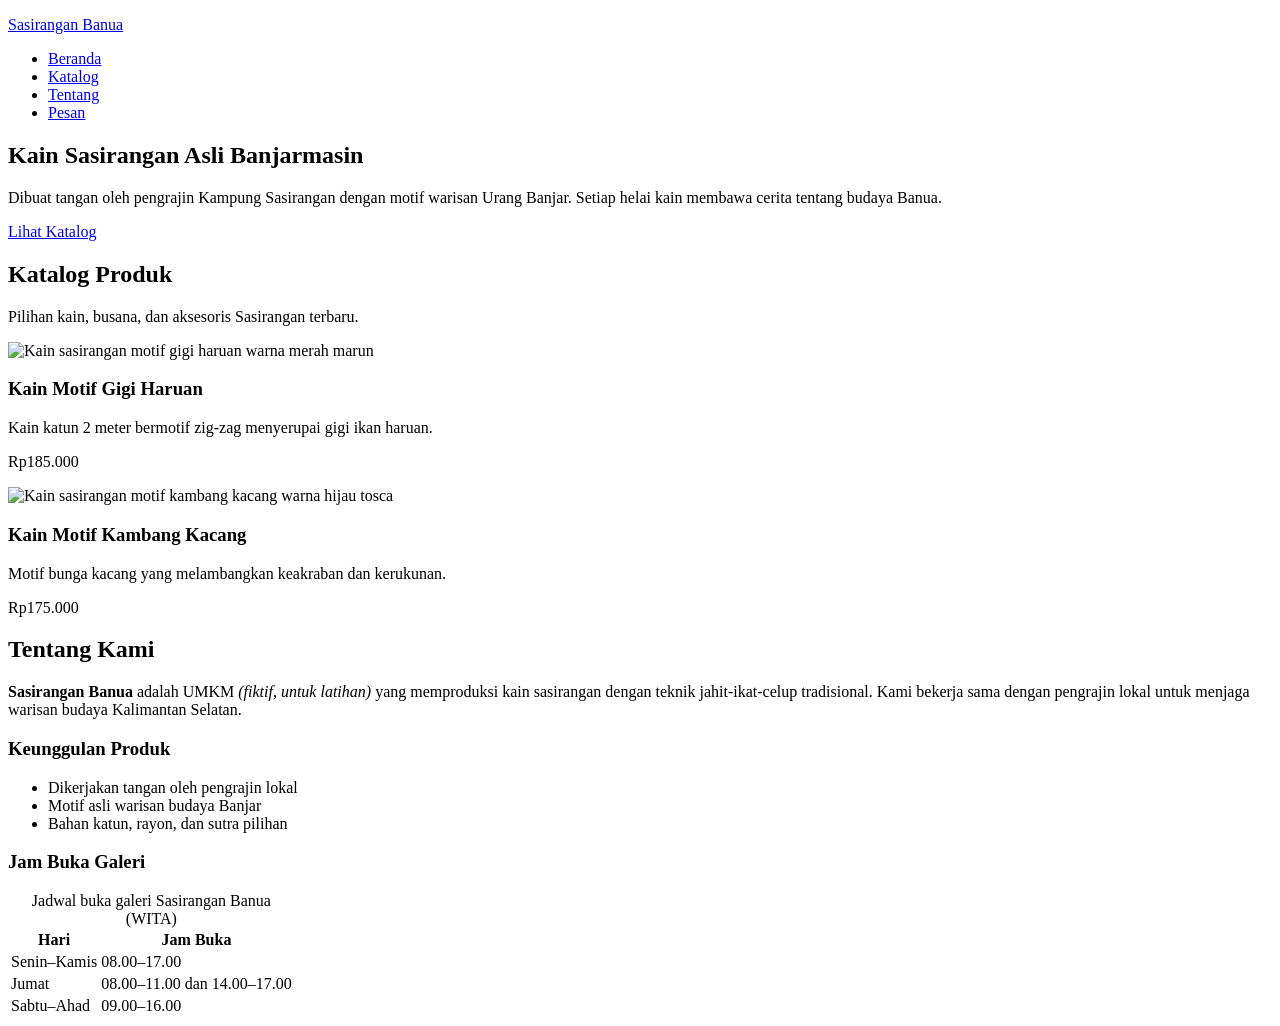
==== index.html @ 881028d2 "Tambah bagian tentang dan tabel jam buka" ====
<!DOCTYPE html>
<html lang="id">
<head>
  <meta charset="UTF-8">
  <meta name="viewport" content="width=device-width, initial-scale=1.0">
  <meta name="description" content="Katalog kain dan busana Sasirangan khas Banjarmasin karya pengrajin lokal.">
  <title>Sasirangan Banua | Kain Khas Banjar</title>
</head>

<body>
<html>

  <!-- ========== HEADER & NAVIGASI ========== -->
  <header class="header-situs">
    <p class="logo"><a href="index.html">Sasirangan Banua</a></p>
    <nav aria-label="Navigasi utama">
      <ul class="menu">
        <li><a href="index.html" aria-current="page">Beranda</a></li>
        <li><a href="#katalog">Katalog</a></li>
        <li><a href="#tentang">Tentang</a></li>
        <li><a href="kontak.html">Pesan</a></li>
      </ul>
    </nav>
  </header>

<main>
    <!-- ========== HERO ========== -->
    <section class="hero" id="beranda">
      <h1>Kain Sasirangan Asli Banjarmasin</h1>
      <p>Dibuat tangan oleh pengrajin Kampung Sasirangan dengan motif warisan Urang Banjar.
        Setiap helai kain membawa cerita tentang budaya Banua.</p>
      <a class="tombol" href="#katalog">Lihat Katalog</a>
    </section>
 
    <!-- ========== KATALOG ========== -->
    <section class="bagian" id="katalog">
      <h2>Katalog Produk</h2>
      <p>Pilihan kain, busana, dan aksesoris Sasirangan terbaru.</p>
      <div class="katalog-grid">
        <article class="kartu">
          <img src="img/gigi-haruan.svg" alt="Kain sasirangan motif gigi haruan warna merah marun"
            width="600" height="400">
          <div class="kartu-isi">
            <h3>Kain Motif Gigi Haruan</h3>
            <p>Kain katun 2 meter bermotif zig-zag menyerupai gigi ikan haruan.</p>
            <p class="harga">Rp185.000</p>
          </div>
        </article>
        <article class="kartu">
          <img src="img/kambang-kacang.svg" alt="Kain sasirangan motif kambang kacang warna hijau tosca"
            width="600" height="400">
          <div class="kartu-isi">
            <h3>Kain Motif Kambang Kacang</h3>
            <p>Motif bunga kacang yang melambangkan keakraban dan kerukunan.</p>
            <p class="harga">Rp175.000</p>
          </div>
        </article>
        <!-- Tambahkan minimal 4 kartu lagi dengan pola yang sama -->
      </div>
    </section>
 
    <!-- ========== TENTANG ========== -->
    <section class="bagian" id="tentang">
      <h2>Tentang Kami</h2>
      <p><strong>Sasirangan Banua</strong> adalah UMKM <em>(fiktif, untuk latihan)</em> yang
        memproduksi kain sasirangan dengan teknik jahit-ikat-celup tradisional. Kami bekerja sama
        dengan pengrajin lokal untuk menjaga warisan budaya Kalimantan Selatan.</p>
 
      <h3>Keunggulan Produk</h3>
      <ul>
        <li>Dikerjakan tangan oleh pengrajin lokal</li>
        <li>Motif asli warisan budaya Banjar</li>
        <li>Bahan katun, rayon, dan sutra pilihan</li>
      </ul>
 
      <h3>Jam Buka Galeri</h3>
      <table>
        <caption>Jadwal buka galeri Sasirangan Banua (WITA)</caption>
        <thead>
          <tr>
            <th scope="col">Hari</th>
            <th scope="col">Jam Buka</th>
          </tr>
        </thead>
        <tbody>
          <tr>
            <td>Senin–Kamis</td>
            <td>08.00–17.00</td>
          </tr>
          <tr>
            <td>Jumat</td>
            <td>08.00–11.00 dan 14.00–17.00</td>
          </tr>
          <tr>
            <td>Sabtu–Ahad</td>
            <td>09.00–16.00</td>
          </tr>
        </tbody>
      </table>
    </section>
</main>
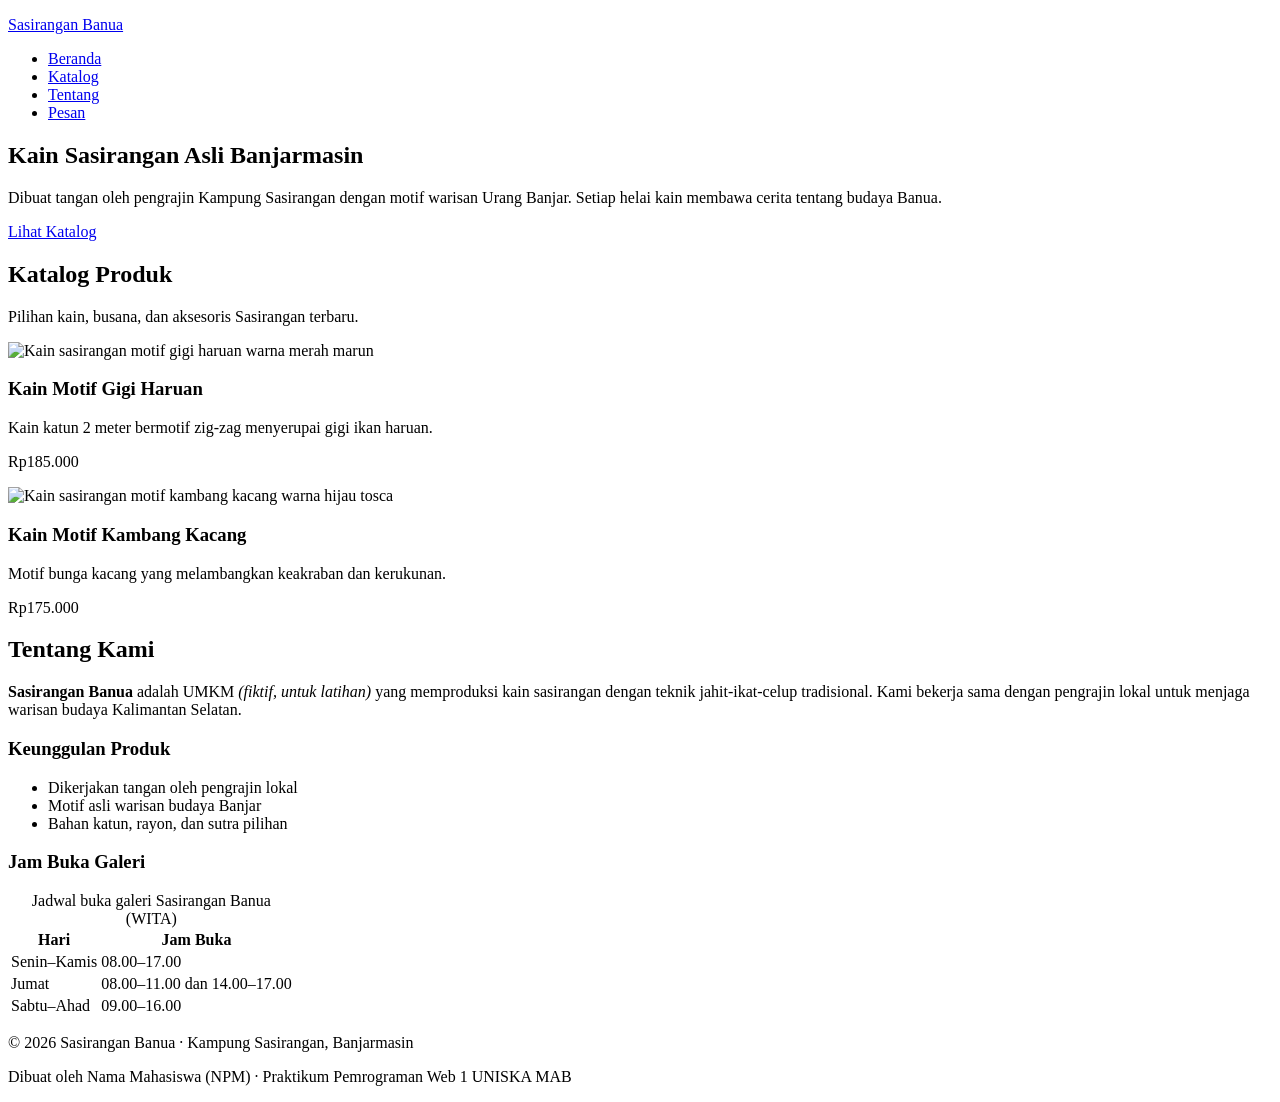
==== commit 2f8e6aa5: "Tambah formulir pemesanan di kontak.html." ====
--- a/index.html
+++ b/index.html
@@ -100,3 +100,10 @@
     </section>
 </main>
 
+  <!-- ========== FOOTER ========== -->
+  <footer class="footer-situs">
+    <p>&copy; 2026 Sasirangan Banua &middot; Kampung Sasirangan, Banjarmasin</p>
+    <p>Dibuat oleh Nama Mahasiswa (NPM) &middot; Praktikum Pemrograman Web 1 UNISKA MAB</p>
+  </footer>
+</body>
+</html>
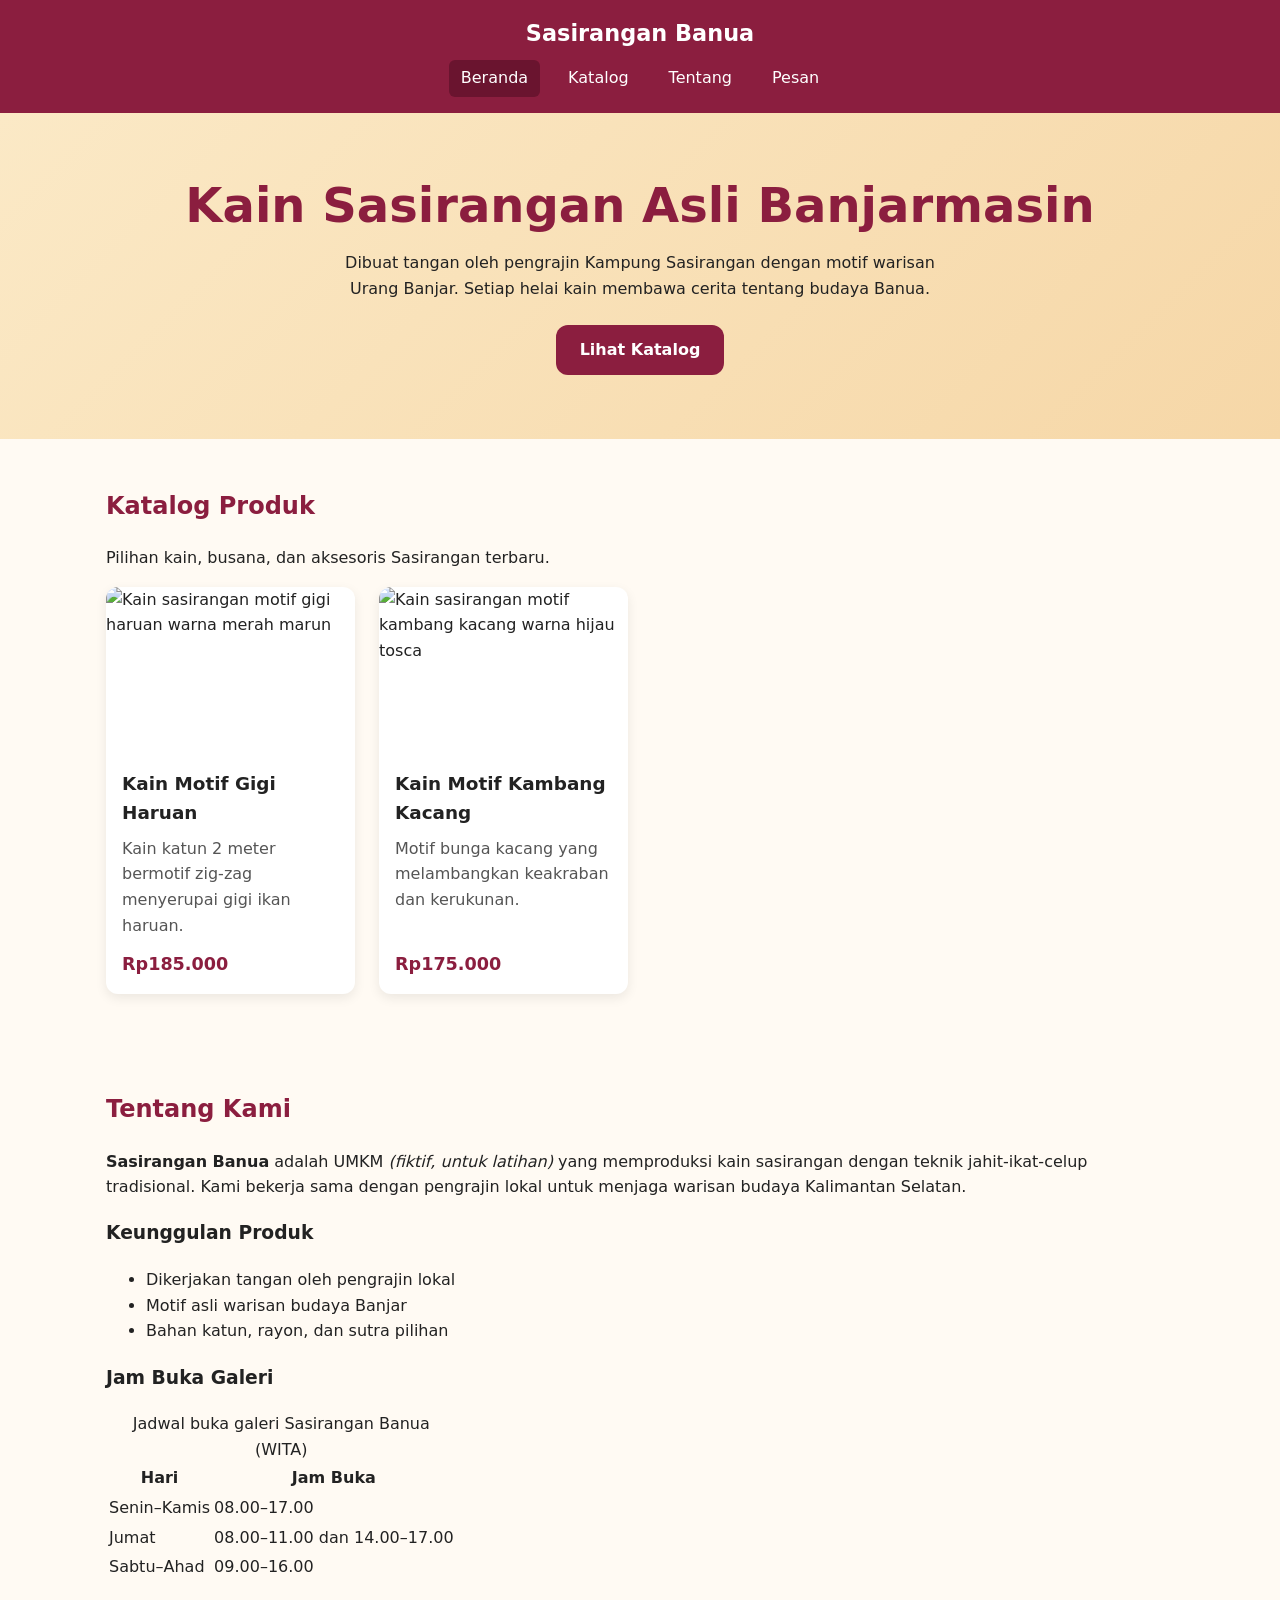
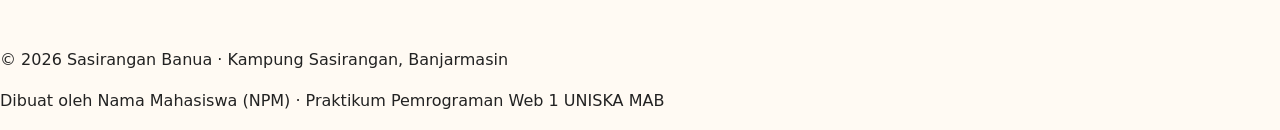
==== commit e1e12730: "Tambah gaya dasar, header, hero, dan katalog grid." ====
--- a/index.html
+++ b/index.html
@@ -1,6 +1,7 @@
 <!DOCTYPE html>
 <html lang="id">
 <head>
+  <link rel="stylesheet" href="css/style.css">
   <meta charset="UTF-8">
   <meta name="viewport" content="width=device-width, initial-scale=1.0">
   <meta name="description" content="Katalog kain dan busana Sasirangan khas Banjarmasin karya pengrajin lokal.">
--- a/css/style.css
+++ b/css/style.css
@@ -0,0 +1,217 @@
+/* =========================================================
+   Sasirangan Banua — style.css
+   Pendekatan: mobile-first (gaya dasar untuk HP, lalu
+   disesuaikan untuk layar lebar dengan media query)
+   ========================================================= */
+
+/* ---------- 1. Variabel (custom properties) ---------- */
+:root {
+  --warna-utama: #8b1e3f;       /* merah marun sasirangan */
+  --warna-utama-gelap: #6a142f;
+  --warna-aksen: #e0a526;       /* kuning kunyit */
+  --warna-krem: #fbe9c6;
+  --warna-teks: #222222;
+  --warna-teks-lembut: #555555;
+  --warna-latar: #fffaf3;
+  --warna-kartu: #ffffff;
+  --radius: 12px;
+  --bayangan: 0 4px 12px rgba(0, 0, 0, 0.08);
+  --lebar-maks: 1100px;
+}
+
+/* ---------- 2. Reset ringan & dasar ---------- */
+*,
+*::before,
+*::after {
+  box-sizing: border-box;
+}
+
+html {
+  scroll-behavior: smooth;
+  scroll-padding-top: 7rem; /* agar judul tidak tertutup header sticky */
+}
+
+body {
+  margin: 0;
+  font-family: "Segoe UI", system-ui, -apple-system, Roboto, Arial, sans-serif;
+  font-size: 1rem;
+  line-height: 1.6;
+  color: var(--warna-teks);
+  background-color: var(--warna-latar);
+}
+
+img {
+  display: block;
+  max-width: 100%;
+  height: auto;
+}
+
+a {
+  color: var(--warna-utama);
+}
+
+/* Penanda fokus untuk pengguna keyboard — JANGAN dihapus */
+a:focus-visible,
+button:focus-visible,
+input:focus-visible,
+select:focus-visible,
+textarea:focus-visible {
+  outline: 3px solid var(--warna-utama-gelap);
+  outline-offset: 2px;
+}
+
+/* ---------- 3. Header & navigasi (Flexbox) ---------- */
+.header-situs {
+  position: sticky;
+  top: 0;
+  z-index: 10;
+  display: flex;
+  flex-direction: column; /* HP: logo di atas menu */
+  align-items: center;
+  gap: 0.5rem;
+  padding: 1rem;
+  background-color: var(--warna-utama);
+  color: #ffffff;
+}
+
+.logo {
+  margin: 0;
+  font-size: 1.4rem;
+  font-weight: 700;
+}
+
+.logo a {
+  color: inherit;
+  text-decoration: none;
+}
+
+.menu {
+  display: flex;
+  flex-wrap: wrap;
+  justify-content: center;
+  gap: 0.25rem 1rem;
+  margin: 0;
+  padding: 0;
+  list-style: none;
+}
+
+.menu a {
+  display: block;
+  padding: 0.35rem 0.75rem;
+  border-radius: 6px;
+  color: #ffffff;
+  text-decoration: none;
+}
+
+.menu a:hover,
+.menu a[aria-current="page"] {
+  background-color: var(--warna-utama-gelap);
+}
+
+.header-situs a:focus-visible {
+  outline-color: #ffffff; /* fokus putih agar terlihat di latar header yang gelap */
+}
+
+/* ---------- 4. Hero ---------- */
+.hero {
+  padding: 4rem 1rem;
+  text-align: center;
+  background: linear-gradient(135deg, var(--warna-krem), #f6d7a7);
+}
+
+.hero h1 {
+  margin: 0 0 1rem;
+  font-size: clamp(1.8rem, 5vw, 3rem);
+  line-height: 1.2;
+  color: var(--warna-utama);
+}
+
+.hero p {
+  max-width: 40rem;
+  margin: 0 auto 1.5rem;
+}
+
+/* ---------- 5. Tombol ---------- */
+.tombol {
+  display: inline-block;
+  padding: 0.75rem 1.5rem;
+  border: none;
+  border-radius: var(--radius);
+  background-color: var(--warna-utama);
+  color: #ffffff;
+  font: inherit;
+  font-weight: 600;
+  text-decoration: none;
+  cursor: pointer;
+  transition: background-color 0.2s ease, transform 0.2s ease;
+}
+
+.tombol:hover {
+  background-color: var(--warna-utama-gelap);
+  transform: translateY(-2px);
+}
+
+/* ---------- 6. Bagian (section) umum ---------- */
+.bagian {
+  max-width: var(--lebar-maks);
+  margin-inline: auto;
+  padding: 3rem 1rem;
+}
+
+.bagian h1,
+.bagian h2 {
+  margin-top: 0;
+  color: var(--warna-utama);
+}
+
+/* ---------- 7. Katalog (CSS Grid) ---------- */
+.katalog-grid {
+  display: grid;
+  grid-template-columns: repeat(auto-fill, minmax(240px, 1fr));
+  gap: 1.5rem;
+}
+
+.kartu {
+  display: flex;
+  flex-direction: column;
+  overflow: hidden;
+  border-radius: var(--radius);
+  background-color: var(--warna-kartu);
+  box-shadow: var(--bayangan);
+  transition: transform 0.2s ease;
+}
+
+.kartu:hover {
+  transform: translateY(-4px);
+}
+
+.kartu img {
+  width: 100%;
+  aspect-ratio: 3 / 2;
+  object-fit: cover;
+}
+
+.kartu-isi {
+  display: flex;
+  flex-direction: column;
+  flex-grow: 1; /* isi kartu mengisi sisa tinggi */
+  padding: 1rem;
+}
+
+.kartu h3 {
+  margin: 0 0 0.5rem;
+  font-size: 1.15rem;
+}
+
+.kartu p {
+  margin: 0 0 0.75rem;
+  color: var(--warna-teks-lembut);
+}
+
+.kartu .harga {
+  margin-top: auto; /* harga selalu di bagian bawah kartu */
+  margin-bottom: 0;
+  font-size: 1.1rem;
+  font-weight: 700;
+  color: var(--warna-utama);
+}
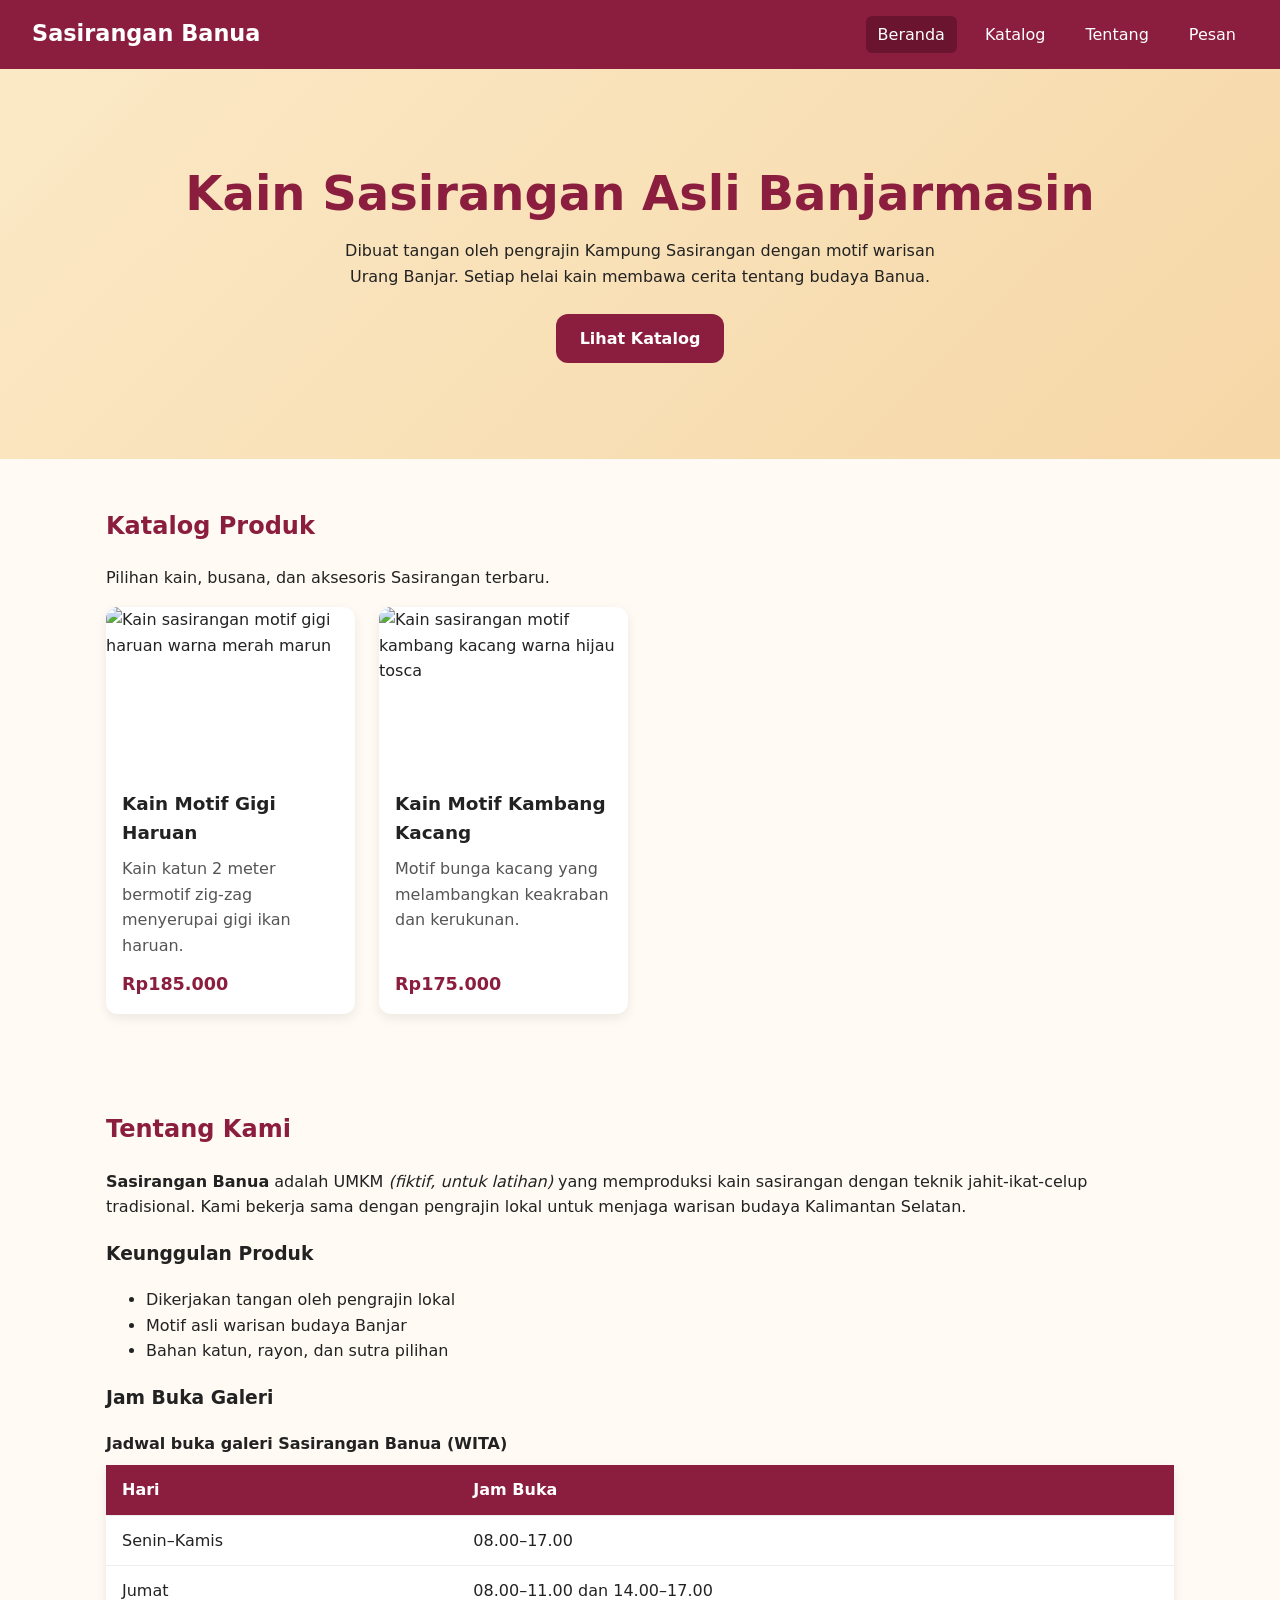
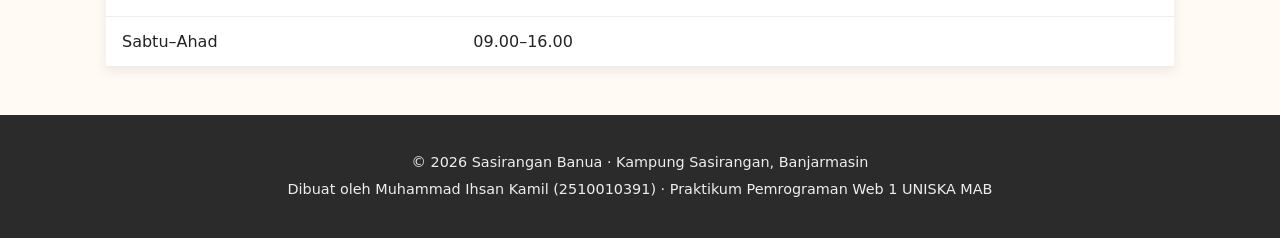
==== commit 57fd4011: "Tambah bagian tentang dan tabel jam buka." ====
--- a/index.html
+++ b/index.html
@@ -104,7 +104,7 @@
   <!-- ========== FOOTER ========== -->
   <footer class="footer-situs">
     <p>&copy; 2026 Sasirangan Banua &middot; Kampung Sasirangan, Banjarmasin</p>
-    <p>Dibuat oleh Nama Mahasiswa (NPM) &middot; Praktikum Pemrograman Web 1 UNISKA MAB</p>
+    <p>Dibuat oleh Muhammad Ihsan Kamil (2510010391) &middot; Praktikum Pemrograman Web 1 UNISKA MAB</p>
   </footer>
 </body>
 </html>
--- a/css/style.css
+++ b/css/style.css
@@ -214,4 +214,109 @@
   font-size: 1.1rem;
   font-weight: 700;
   color: var(--warna-utama);
+}
+
+/* ---------- 8. Tabel ---------- */
+table {
+  width: 100%;
+  border-collapse: collapse;
+  background-color: var(--warna-kartu);
+  box-shadow: var(--bayangan);
+}
+
+caption {
+  margin-bottom: 0.5rem;
+  font-weight: 600;
+  text-align: left;
+}
+
+th,
+td {
+  padding: 0.75rem 1rem;
+  border-bottom: 1px solid #eeeeee;
+  text-align: left;
+}
+
+thead th {
+  background-color: var(--warna-utama);
+  color: #ffffff;
+}
+
+/* ---------- 9. Formulir ---------- */
+.form-pesan {
+  display: grid;
+  gap: 1rem;
+  max-width: 40rem;
+  padding: 1.5rem;
+  border-radius: var(--radius);
+  background-color: var(--warna-kartu);
+  box-shadow: var(--bayangan);
+}
+
+.kolom {
+  display: flex;
+  flex-direction: column;
+  gap: 0.35rem;
+}
+
+label,
+legend {
+  font-weight: 600;
+}
+
+input,
+select,
+textarea {
+  width: 100%;
+  padding: 0.65rem 0.75rem;
+  border: 1px solid #b5b5b5;
+  border-radius: 8px;
+  font: inherit;
+}
+
+fieldset {
+  display: flex;
+  flex-direction: column;
+  gap: 0.35rem;
+  border: 1px solid #dddddd;
+  border-radius: 8px;
+}
+
+fieldset label,
+.cek {
+  display: flex;
+  align-items: center;
+  gap: 0.5rem;
+  font-weight: 400;
+}
+
+input[type="radio"],
+input[type="checkbox"] {
+  width: auto;
+}
+
+/* ---------- 10. Footer ---------- */
+.footer-situs {
+  padding: 2rem 1rem;
+  background-color: #2b2b2b;
+  color: #eeeeee;
+  font-size: 0.9rem;
+  text-align: center;
+}
+
+.footer-situs p {
+  margin: 0.25rem 0;
+}
+
+/* ---------- 11. Responsif: tablet & desktop ---------- */
+@media (min-width: 768px) {
+  .header-situs {
+    flex-direction: row; /* logo kiri, menu kanan */
+    justify-content: space-between;
+    padding-inline: 2rem;
+  }
+
+  .hero {
+    padding: 6rem 2rem;
+  }
 }
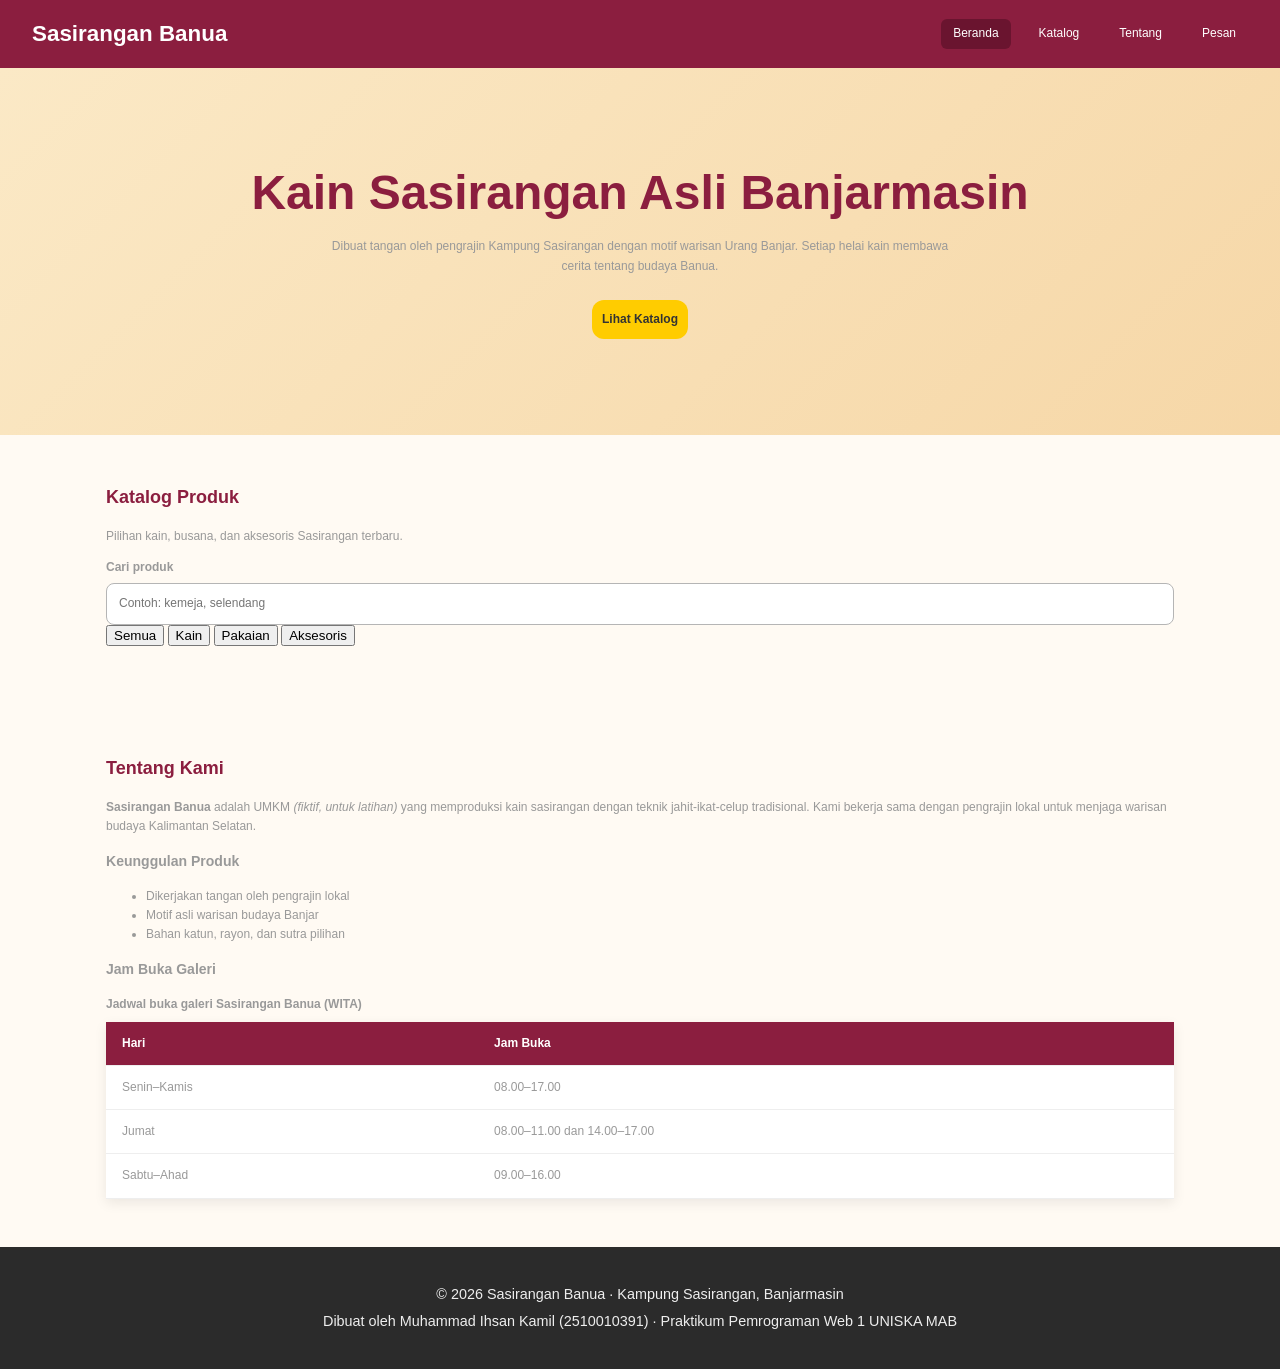
==== commit bab913b8: "Tambah pencarian dan filter kategori" ====
--- a/index.html
+++ b/index.html
@@ -1,5 +1,6 @@
 <!DOCTYPE html>
 <html lang="id">
+
 <head>
   <link rel="stylesheet" href="css/style.css">
   <meta charset="UTF-8">
@@ -37,26 +38,24 @@
     <section class="bagian" id="katalog">
       <h2>Katalog Produk</h2>
       <p>Pilihan kain, busana, dan aksesoris Sasirangan terbaru.</p>
-      <div class="katalog-grid">
-        <article class="kartu">
-          <img src="img/gigi-haruan.svg" alt="Kain sasirangan motif gigi haruan warna merah marun"
-            width="600" height="400">
-          <div class="kartu-isi">
-            <h3>Kain Motif Gigi Haruan</h3>
-            <p>Kain katun 2 meter bermotif zig-zag menyerupai gigi ikan haruan.</p>
-            <p class="harga">Rp185.000</p>
-          </div>
-        </article>
-        <article class="kartu">
-          <img src="img/kambang-kacang.svg" alt="Kain sasirangan motif kambang kacang warna hijau tosca"
-            width="600" height="400">
-          <div class="kartu-isi">
-            <h3>Kain Motif Kambang Kacang</h3>
-            <p>Motif bunga kacang yang melambangkan keakraban dan kerukunan.</p>
-            <p class="harga">Rp175.000</p>
-          </div>
-        </article>
-        <!-- Tambahkan minimal 4 kartu lagi dengan pola yang sama -->
+      <div class="kontrol-katalog">
+ <div class="kolom">
+ <label for="cari">Cari produk</label>
+ <input type="search" id="cari" placeholder="Contoh: kemeja, selendang">
+ </div>
+ <div class="filter" role="group" aria-label="Filter kategori">
+ <button type="button" class="tombol-filter aktif" data-kategori="semua"
+ aria-pressed="true">Semua</button>
+ <button type="button" class="tombol-filter" data-kategori="kain"
+ aria-pressed="false">Kain</button>
+ <button type="button" class="tombol-filter" data-kategori="pakaian"
+ aria-pressed="false">Pakaian</button>
+ <button type="button" class="tombol-filter" data-kategori="aksesoris"
+ aria-pressed="false">Aksesoris</button>
+</div>
+<p id="info-jumlah" class="info-jumlah" aria-live="polite"></p>
+<div id="daftar-katalog" class="katalog-grid"></div>
+<noscript><p>Aktifkan JavaScript untuk melihat katalog produk.</p></noscript>
       </div>
     </section>
  
--- a/css/style.css
+++ b/css/style.css
@@ -319,4 +319,61 @@
   .hero {
     padding: 6rem 2rem;
   }
+}
+
+body {
+  font-family: Arial, sans-serif;
+  font-size: 12px;
+  color: #999;
+}
+
+.container {
+  max-width: 1200px;
+  margin: 0 auto;
+}
+
+#judul-utama {
+  color: red;
+}
+
+.galeri {
+  display: flex;
+  flex-wrap: wrap;
+}
+
+.kartu {
+  box-sizing: border-box;
+  width: 400px;
+  padding: 20px;
+  border: 1px solid #ddd;
+}
+
+.kartu img {
+  width: 100%;
+  height: 300px;
+  object-fit: cover;
+}
+
+.kartu h3 {
+  color: red;
+  font-size: 18px;
+}
+
+.tombol {
+  display: inline-block;
+  background: #ffcc00;
+  color: #333;
+  padding: 10px;
+  text-decoration: none;
+}
+
+a:focus-visible {
+  outline: 2px solid #005fcc;
+  outline-offset: 2px;
+}
+
+@media (max-width: 1200px) {
+  .kartu {
+    width: 33.333%;
+  }
 }
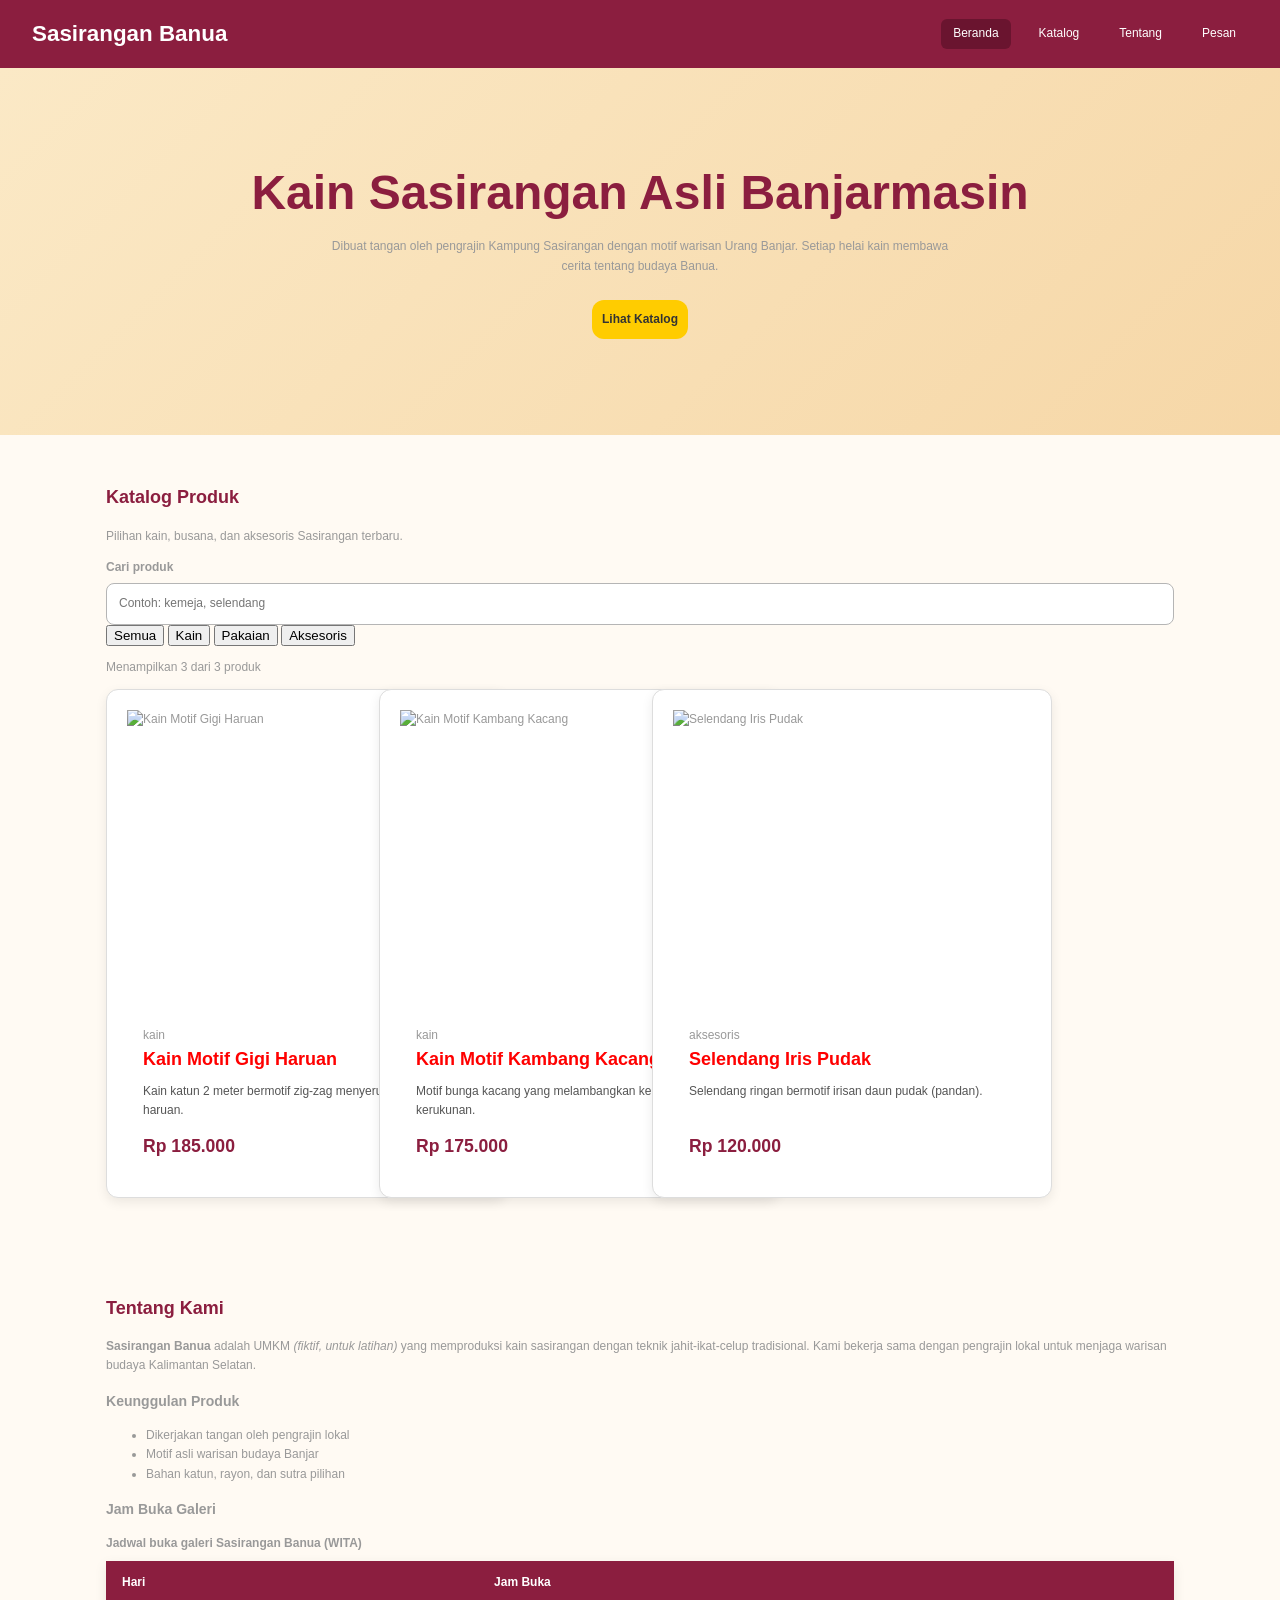
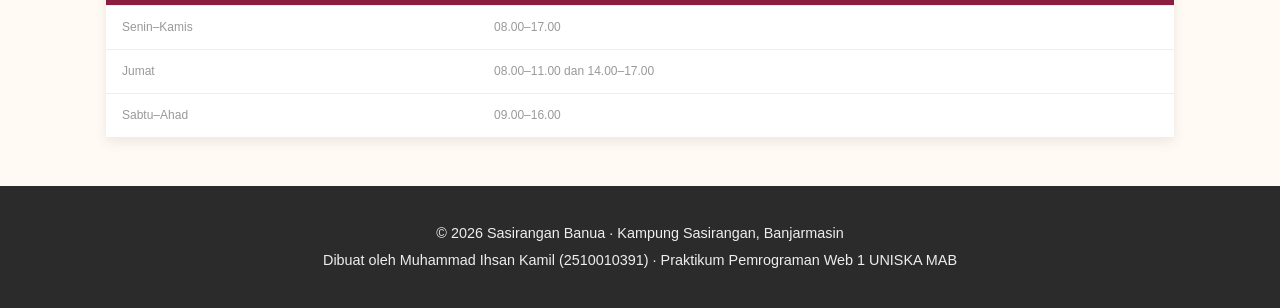
==== commit 39b89a04: "Tampilkan katalog dari array data dengan DOM" ====
--- a/index.html
+++ b/index.html
@@ -3,6 +3,7 @@
 
 <head>
   <link rel="stylesheet" href="css/style.css">
+  <script src="js/katalog.js" defer></script>
   <meta charset="UTF-8">
   <meta name="viewport" content="width=device-width, initial-scale=1.0">
   <meta name="description" content="Katalog kain dan busana Sasirangan khas Banjarmasin karya pengrajin lokal.">
@@ -39,20 +40,22 @@
       <h2>Katalog Produk</h2>
       <p>Pilihan kain, busana, dan aksesoris Sasirangan terbaru.</p>
       <div class="kontrol-katalog">
- <div class="kolom">
- <label for="cari">Cari produk</label>
- <input type="search" id="cari" placeholder="Contoh: kemeja, selendang">
- </div>
- <div class="filter" role="group" aria-label="Filter kategori">
- <button type="button" class="tombol-filter aktif" data-kategori="semua"
- aria-pressed="true">Semua</button>
- <button type="button" class="tombol-filter" data-kategori="kain"
- aria-pressed="false">Kain</button>
- <button type="button" class="tombol-filter" data-kategori="pakaian"
- aria-pressed="false">Pakaian</button>
- <button type="button" class="tombol-filter" data-kategori="aksesoris"
- aria-pressed="false">Aksesoris</button>
+  <div class="kolom">
+    <label for="cari">Cari produk</label>
+    <input type="search" id="cari" placeholder="Contoh: kemeja, selendang">
+  </div>
+  <div class="filter" role="group" aria-label="Filter kategori">
+    <button type="button" class="tombol-filter aktif" data-kategori="semua"
+      aria-pressed="true">Semua</button>
+    <button type="button" class="tombol-filter" data-kategori="kain"
+      aria-pressed="false">Kain</button>
+    <button type="button" class="tombol-filter" data-kategori="pakaian"
+      aria-pressed="false">Pakaian</button>
+    <button type="button" class="tombol-filter" data-kategori="aksesoris"
+      aria-pressed="false">Aksesoris</button>
+  </div>
 </div>
+
 <p id="info-jumlah" class="info-jumlah" aria-live="polite"></p>
 <div id="daftar-katalog" class="katalog-grid"></div>
 <noscript><p>Aktifkan JavaScript untuk melihat katalog produk.</p></noscript>
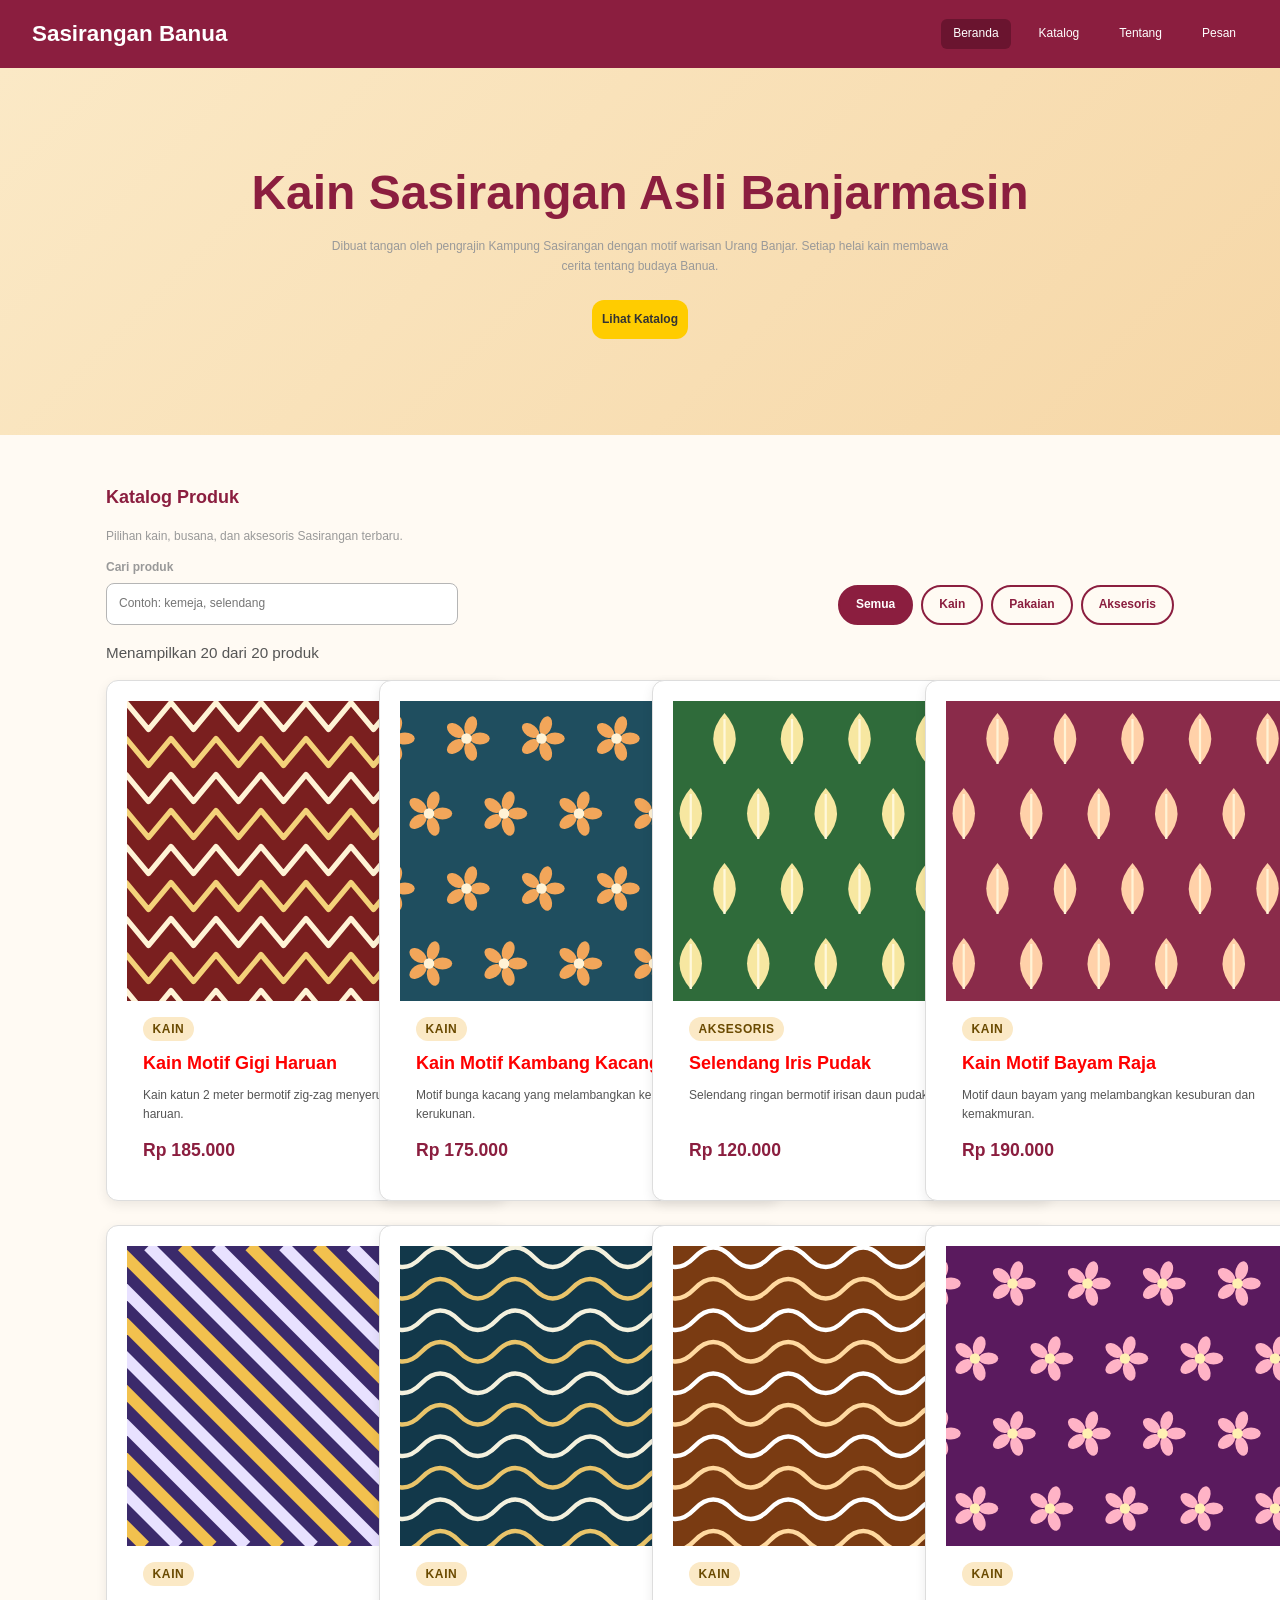
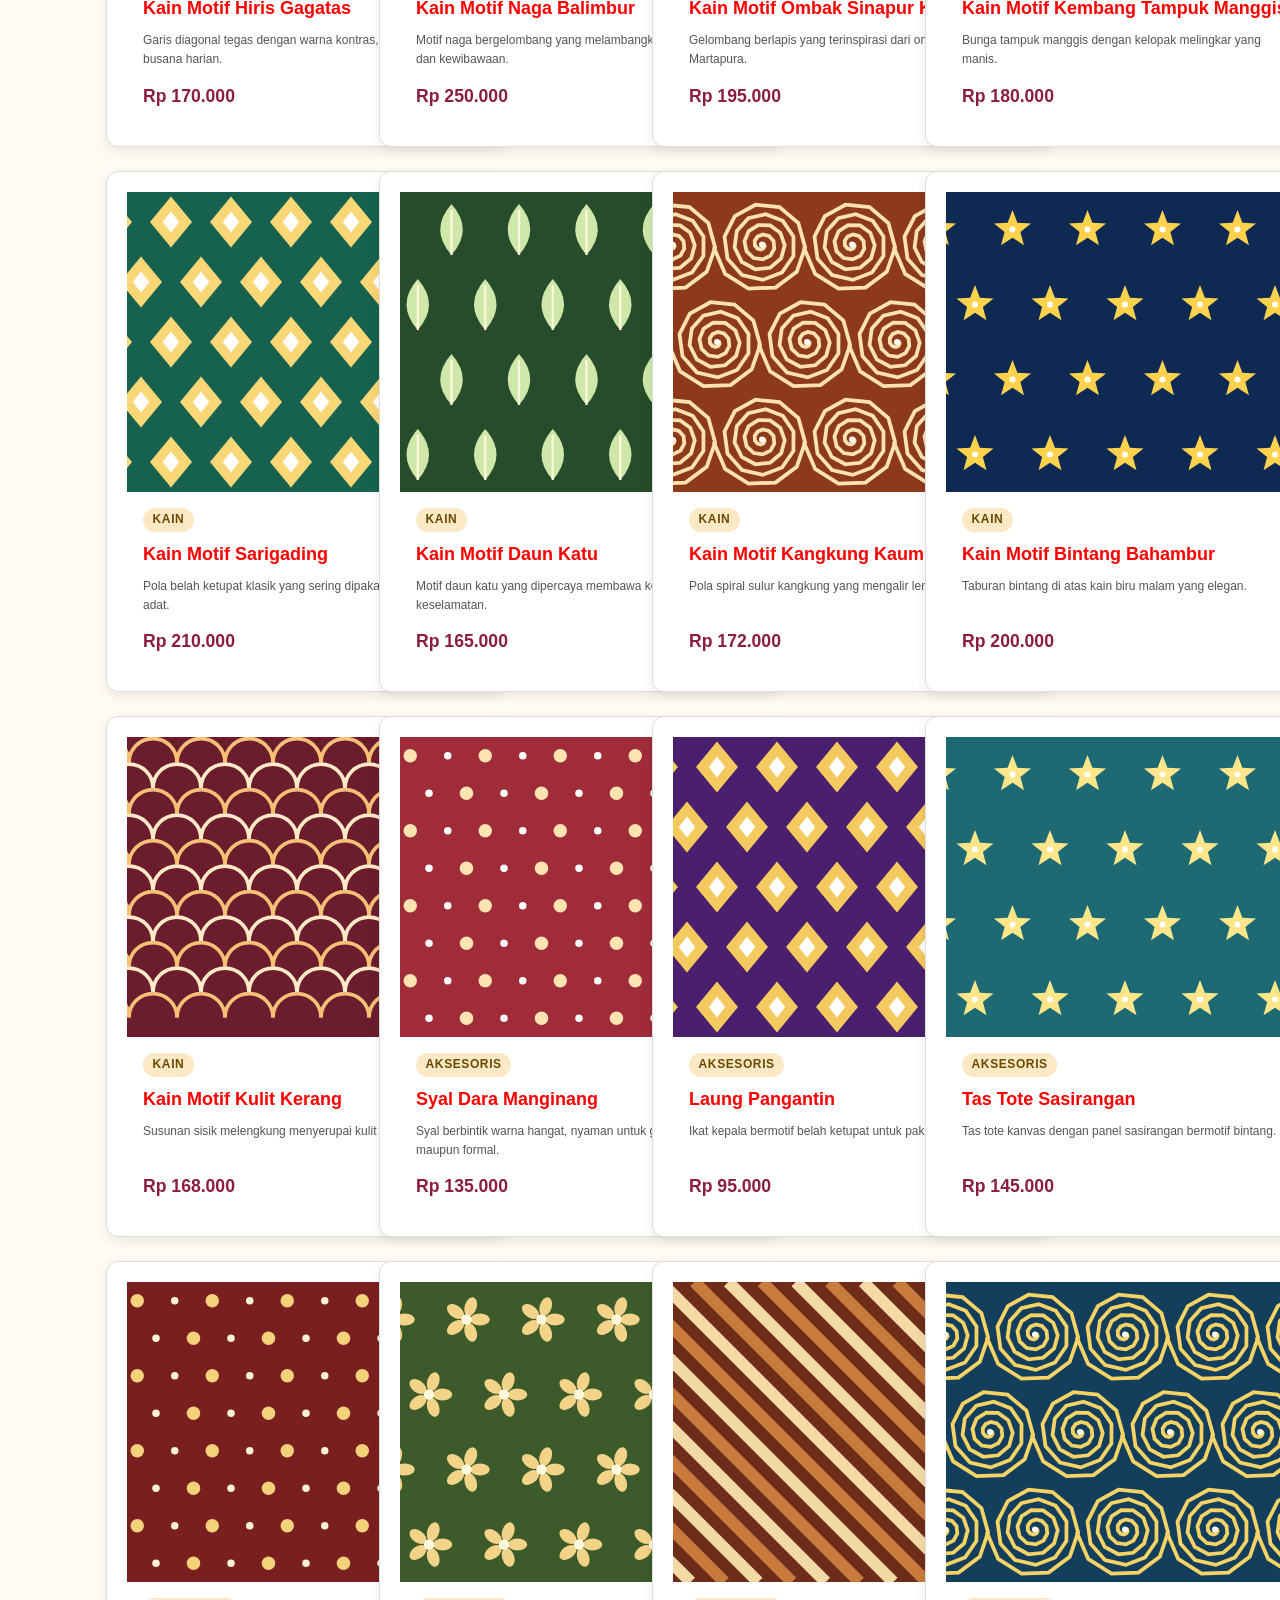
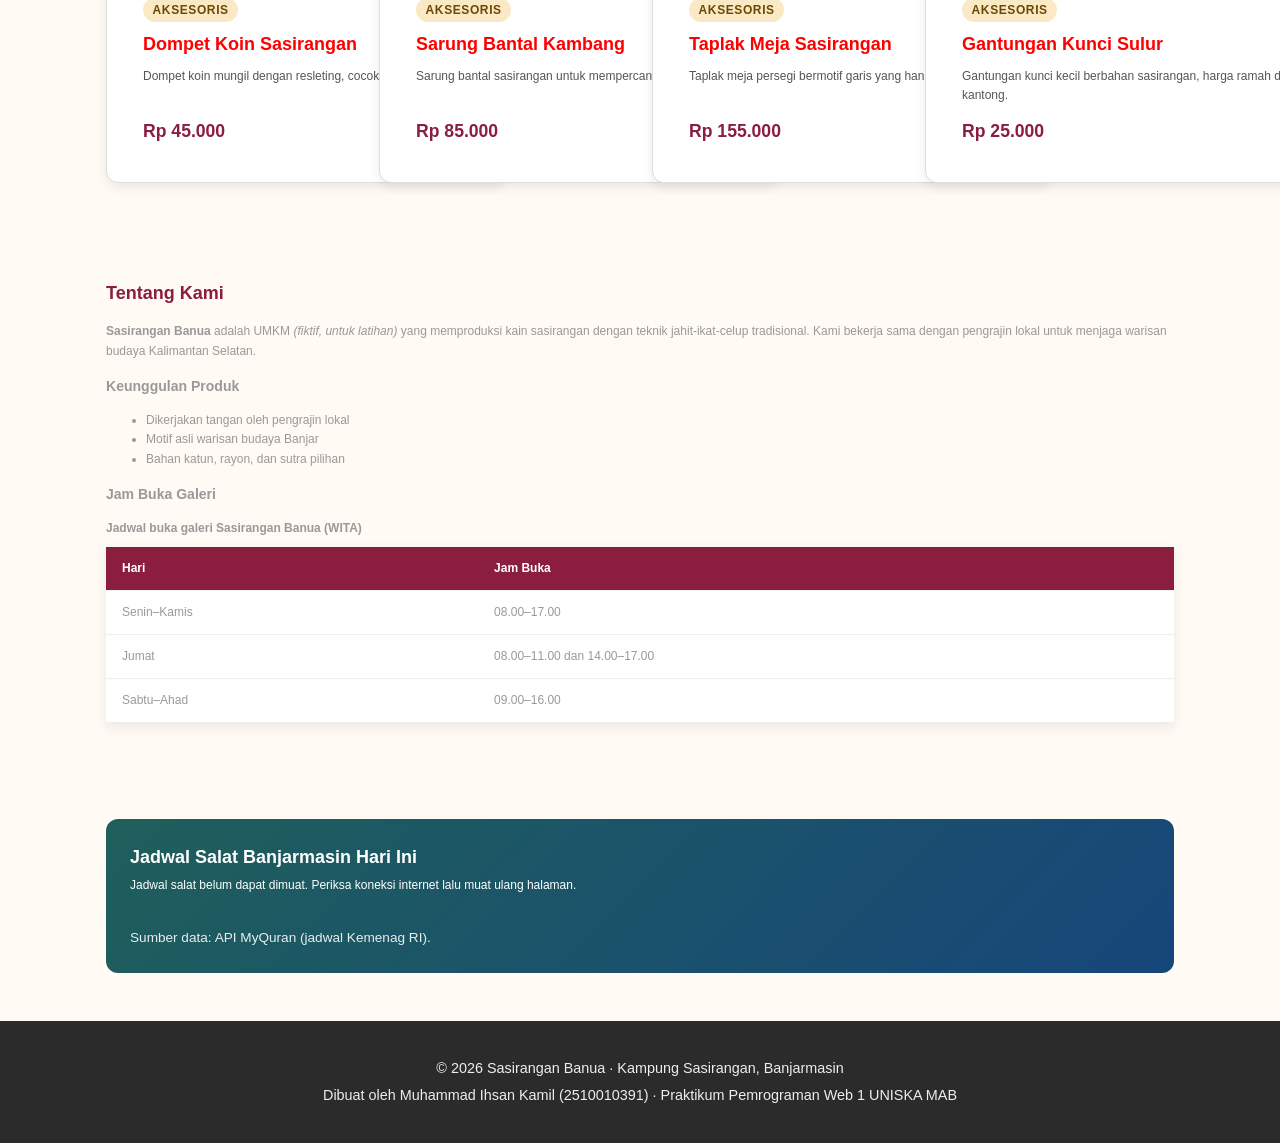
==== commit 8ede516f: "Tambah widget jadwal salat dari API MyQuran" ====
--- a/index.html
+++ b/index.html
@@ -2,6 +2,7 @@
 <html lang="id">
 
 <head>
+  <script src="js/jadwal-salat.js" defer></script>
   <link rel="stylesheet" href="css/style.css">
   <script src="js/katalog.js" defer></script>
   <meta charset="UTF-8">
@@ -101,6 +102,15 @@
         </tbody>
       </table>
     </section>
+    <!-- ========== JADWAL SALAT (data dari API) ========== -->
+<section class="bagian" id="jadwal">
+  <div class="jadwal-salat" id="jadwal-salat">
+    <h2>Jadwal Salat Banjarmasin Hari Ini</h2>
+    <p class="status" aria-live="polite">Memuat jadwal salat...</p>
+    <ul class="daftar-waktu" hidden></ul>
+    <p class="sumber">Sumber data: API MyQuran (jadwal Kemenag RI).</p>
+  </div>
+</section>
 </main>
 
   <!-- ========== FOOTER ========== -->
--- a/css/style.css
+++ b/css/style.css
@@ -376,4 +376,144 @@
   .kartu {
     width: 33.333%;
   }
+}
+/* ---------- 12. Komponen interaktif (Modul 3) ---------- */
+
+.kontrol-katalog {
+display: flex;
+flex-direction: column;
+gap: 1rem;
+margin-bottom: 1rem;
+}
+
+.filter {
+display: flex;
+flex-wrap: wrap;
+gap: 0.5rem;
+}
+
+.tombol-filter {
+padding: 0.5rem 1rem;
+border: 2px solid var(--warna-utama);
+border-radius: 999px;
+background-color: transparent;
+color: var(--warna-utama);
+font: inherit;
+font-weight: 600;
+cursor: pointer;
+}
+
+.tombol-filter:hover,
+.tombol-filter.aktif {
+background-color: var(--warna-utama);
+color: #ffffff;
+}
+
+.info-jumlah {
+color: var(--warna-teks-lembut);
+font-size: 0.95rem;
+}
+
+.label-kategori {
+align-self: flex-start;
+margin-bottom: 0.5rem;
+padding: 0.15rem 0.6rem;
+border-radius: 999px;
+background-color: var(--warna-krem);
+color: #6a4a00;
+font-size: 0.75rem;
+font-weight: 700;
+letter-spacing: 0.05em;
+text-transform: uppercase;
+}
+
+.pesan-error {
+margin: 0;
+color: #b00020;
+font-size: 0.9rem;
+}
+
+.pesan-error:empty {
+display: none; /* Sembunyikan jika belum ada pesan */
+}
+
+[aria-invalid="true"] {
+border-color: #b00020;
+background-color: #fff5f6;
+}
+
+.hasil-pesan {
+max-width: 40rem;
+margin-top: 2rem;
+padding: 1.5rem;
+border-left: 6px solid var(--warna-aksen);
+border-radius: var(--radius);
+background-color: var(--warna-kartu);
+box-shadow: var(--bayangan);
+}
+
+.hasil-pesan h2 {
+margin-top: 0;
+}
+
+.hasil-pesan pre {
+white-space: pre-wrap;
+font-family: inherit;
+}
+
+@media (min-width: 768px) {
+.kontrol-katalog {
+flex-direction: row;
+align-items: flex-end;
+justify-content: space-between;
+}
+
+.kontrol-katalog .kolom {
+flex: 1;
+max-width: 22rem;
+}
+}
+/* ---------- 13. Widget jadwal salat (Modul 4) ---------- */
+.jadwal-salat {
+  padding: 1.5rem;
+  border-radius: var(--radius);
+  background: linear-gradient(135deg, #1f5f5b, #16467a);
+  color: #ffffff;
+}
+
+.jadwal-salat h2 {
+  margin: 0 0 0.25rem;
+  color: #ffffff;
+}
+
+.jadwal-salat .status {
+  margin: 0 0 1rem;
+}
+
+.daftar-waktu {
+  display: grid;
+  grid-template-columns: repeat(auto-fit, minmax(110px, 1fr));
+  gap: 0.75rem;
+  margin: 0;
+  padding: 0;
+  list-style: none;
+}
+
+.daftar-waktu li {
+  display: flex;
+  flex-direction: column;
+  align-items: center;
+  padding: 0.75rem;
+  border-radius: 10px;
+  background-color: rgba(255, 255, 255, 0.15);
+}
+
+.daftar-waktu strong {
+  font-size: 1.4rem;
+}
+
+.jadwal-salat .sumber {
+  margin: 1rem 0 0;
+  font-size: 0.85rem;
+  opacity: 0.9;
 }
